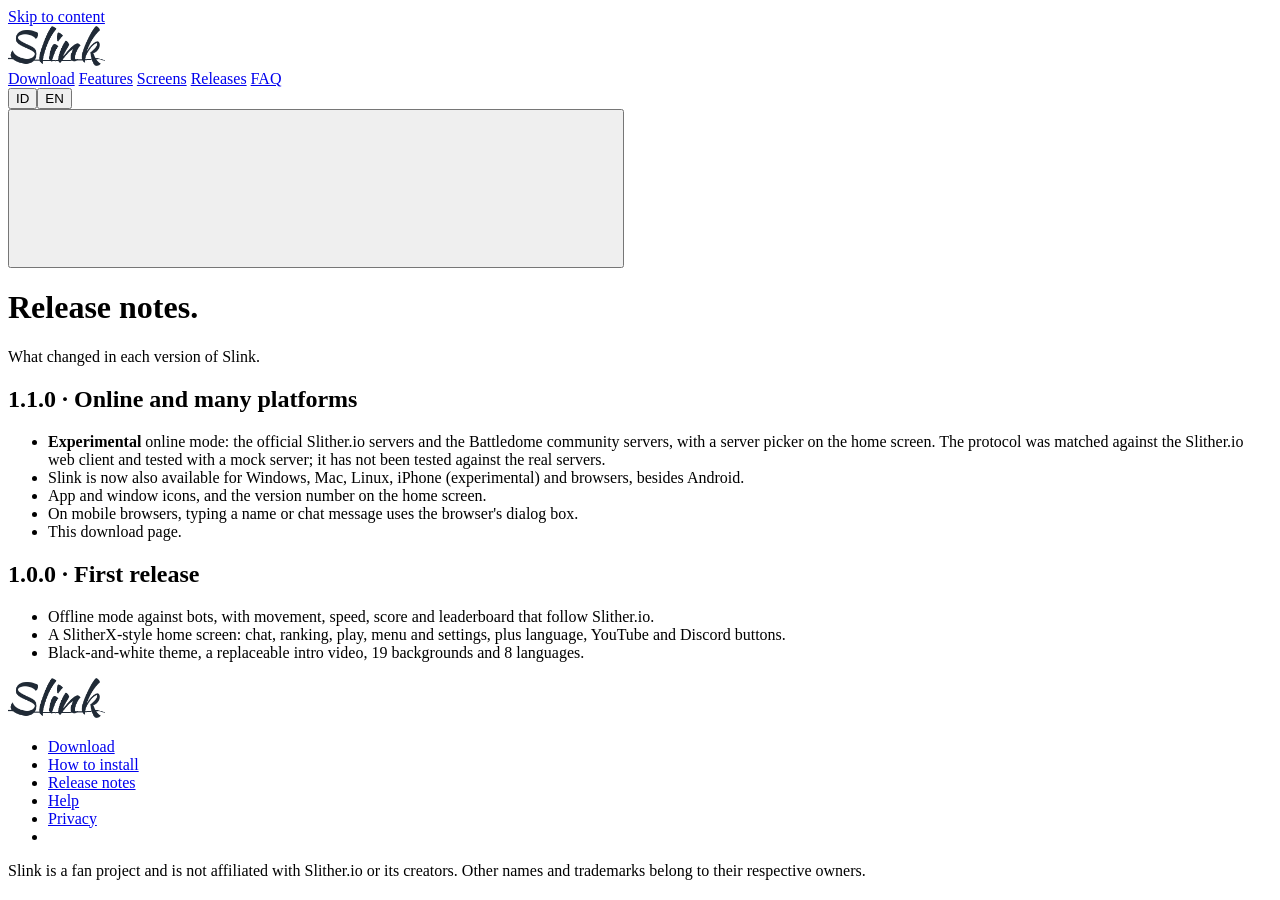
==== changelog.html @ 4aaa4b95 "Publish Slink polished site assets (9/10)" ====
<!doctype html>
<html lang="id">
<head>
<meta charset="utf-8">
<meta name="viewport" content="width=device-width, initial-scale=1, viewport-fit=cover">
<title data-i18n="meta.t.changelog">Catatan versi Slink</title>
<meta name="description" content="Daftar perubahan di setiap versi Slink." data-i18n-attr="content:meta.d.changelog">
<meta name="theme-color" content="#f9fafb">
<meta name="color-scheme" content="light">
<meta property="og:type" content="website">
<meta property="og:site_name" content="Slink">
<meta property="og:title" content="Catatan versi Slink" data-i18n-attr="content:meta.t.changelog">
<meta property="og:description" content="Daftar perubahan di setiap versi Slink." data-i18n-attr="content:meta.d.changelog">
<meta property="og:image" content="__SITE_URL__/assets/og.jpg">
<meta property="og:url" content="__SITE_URL__/changelog.html">
<meta name="twitter:card" content="summary_large_image">
<link rel="icon" type="image/png" sizes="32x32" href="assets/favicon-32.png">
<link rel="apple-touch-icon" href="assets/apple-touch-icon.png">
<link rel="preload" href="assets/fonts/Inter-Regular.woff" as="font" type="font/woff" crossorigin>
<link rel="stylesheet" href="style.css">
</head>
<body>
<svg width="0" height="0" style="position:absolute" aria-hidden="true" focusable="false"><defs>
<symbol id="i-menu" viewBox="0 0 24 24"><line x1="4" x2="20" y1="12" y2="12"/><line x1="4" x2="20" y1="6" y2="6"/><line x1="4" x2="20" y1="18" y2="18"/></symbol>
<symbol id="i-x" viewBox="0 0 24 24"><path d="M18 6 6 18"/><path d="m6 6 12 12"/></symbol>
<symbol id="i-download" viewBox="0 0 24 24"><path d="M21 15v4a2 2 0 0 1-2 2H5a2 2 0 0 1-2-2v-4"/><polyline points="7 10 12 15 17 10"/><line x1="12" x2="12" y1="15" y2="3"/></symbol>
<symbol id="i-play" viewBox="0 0 24 24"><polygon points="6 3 20 12 6 21 6 3"/></symbol>
<symbol id="i-chev" viewBox="0 0 24 24"><path d="m9 18 6-6-6-6"/></symbol>
<symbol id="i-globe" viewBox="0 0 24 24"><circle cx="12" cy="12" r="10"/><path d="M12 2a14.5 14.5 0 0 0 0 20 14.5 14.5 0 0 0 0-20"/><path d="M2 12h20"/></symbol>
<symbol id="i-phone" viewBox="0 0 24 24"><rect width="14" height="20" x="5" y="2" rx="2" ry="2"/><path d="M12 18h.01"/></symbol>
<symbol id="i-android" viewBox="0 0 24 24"><path d="M4 15.5a8 8 0 0 1 16 0Z"/><path d="m7.5 3.4 2 4.4"/><path d="m16.5 3.4-2 4.4"/><path d="M9 12h.01"/><path d="M15 12h.01"/><path d="M4 19.5h16"/></symbol>
<symbol id="i-windows" viewBox="0 0 24 24"><path d="M3 5.4 10.5 4.3v7.2H3zM11.5 4.15 21 2.8v8.7h-9.5zM3 12.5h7.5v7.2L3 18.6zM11.5 12.5H21v8.7l-9.5-1.35z"/></symbol>
<symbol id="i-mac" viewBox="0 0 24 24"><path d="M20 16V7a2 2 0 0 0-2-2H6a2 2 0 0 0-2 2v9m16 0H4m16 0 1.28 2.55a1 1 0 0 1-.9 1.45H3.62a1 1 0 0 1-.9-1.45L4 16"/></symbol>
<symbol id="i-linux" viewBox="0 0 24 24"><polyline points="4 17 10 11 4 5"/><line x1="12" x2="20" y1="19" y2="19"/></symbol>
<symbol id="i-copy" viewBox="0 0 24 24"><rect width="14" height="14" x="8" y="8" rx="2" ry="2"/><path d="M4 16c-1.1 0-2-.9-2-2V4c0-1.1.9-2 2-2h10c1.1 0 2 .9 2 2"/></symbol>
<symbol id="i-check" viewBox="0 0 24 24"><path d="M20 6 9 17l-5-5"/></symbol>
</defs></svg>
<a class="skip" href="#main" data-i18n="skip">Lewati ke isi</a>
<header class="topnav solid">
  <div class="topnav-in">
    <a class="brand" href="index.html" aria-label="Slink"><img src="assets/logo-dark.png" alt="Slink" width="97" height="40"></a>
    <nav class="menu" aria-label="Menu utama" data-i18n-attr="aria-label:nav.label">
      <a href="index.html#unduh" data-i18n="nav.download">Unduh</a>
      <a href="index.html#fitur" data-i18n="nav.features">Fitur</a>
      <a href="index.html#layar" data-i18n="nav.screens">Tampilan</a>
      <a href="changelog.html" aria-current="page" data-i18n="nav.releases">Versi</a>
      <a href="help.html" data-i18n="nav.faq">FAQ</a>
    </nav>
    <div class="lang" role="group" aria-label="Bahasa" data-i18n-attr="aria-label:lang.label"><button type="button" data-lang="id" aria-pressed="true">ID</button><button type="button" data-lang="en" aria-pressed="false">EN</button></div>
    <button class="burger" type="button" aria-expanded="false" aria-controls="mobile-menu" aria-label="Buka menu" data-i18n-attr="aria-label:menu.open.a">
      <svg class="ico open" aria-hidden="true"><use href="#i-menu"/></svg><svg class="ico close" aria-hidden="true"><use href="#i-x"/></svg>
    </button>
  </div>
  <div class="mobile-menu" id="mobile-menu" hidden>
    <a href="index.html#unduh" data-i18n="nav.download">Unduh</a>
      <a href="index.html#fitur" data-i18n="nav.features">Fitur</a>
      <a href="index.html#layar" data-i18n="nav.screens">Tampilan</a>
      <a href="changelog.html" aria-current="page" data-i18n="nav.releases">Versi</a>
      <a href="help.html" data-i18n="nav.faq">FAQ</a>
    <div class="mm-foot"><span data-i18n="lang.label.t">Bahasa</span><div class="lang" role="group" aria-label="Bahasa" data-i18n-attr="aria-label:lang.label"><button type="button" data-lang="id" aria-pressed="true">ID</button><button type="button" data-lang="en" aria-pressed="false">EN</button></div></div>
  </div>
</header>
<main id="main" class="wrap">
  <div class="page-head">
    <h1 data-i18n="cl.h1"><span class="dim">Catatan</span> versi.</h1>
    <p class="lead" data-i18n="cl.lead">Apa yang berubah di setiap versi Slink.</p>
  </div>
  <section class="release" id="latest" hidden>
      <h2 data-r-title></h2>
      <p class="when" data-r-when></p>
      <pre data-r-body></pre>
      <div class="acts"><a class="btn btn-line" data-r-link href="#" target="_blank" rel="noopener"><span data-i18n="rel.view.t">Lihat di GitHub</span></a></div>
    </section>
  <div class="prose">
      <h2>1.1.0 · <span data-i18n="cl110.t">Online dan banyak platform</span></h2>
      <ul><li><span data-i18n="cl110.1">Mode online <strong>eksperimental</strong>: server resmi Slither.io dan server komunitas Battledome, dengan pemilih server di beranda. Protokolnya dicocokkan dengan klien web Slither.io dan diuji dengan server tiruan; belum diuji di server aslinya.</span></li><li><span data-i18n="cl110.2">Slink sekarang juga ada untuk Windows, Mac, Linux, iPhone (eksperimental), dan browser, selain Android.</span></li><li><span data-i18n="cl110.3">Ikon aplikasi dan jendela, serta nomor versi di beranda.</span></li><li><span data-i18n="cl110.4">Di browser ponsel, mengetik nama dan chat memakai kotak dialog browser.</span></li><li><span data-i18n="cl110.5">Halaman unduhan ini.</span></li></ul>
      <h2>1.0.0 · <span data-i18n="cl100.t">Rilis pertama</span></h2>
      <ul><li><span data-i18n="cl100.1">Mode offline melawan bot dengan gerak, kecepatan, skor, dan papan peringkat yang mengikuti Slither.io.</span></li><li><span data-i18n="cl100.2">Beranda ala SlitherX: chat, peringkat, main, menu, setelan, serta pengaturan bahasa, YouTube, dan Discord.</span></li><li><span data-i18n="cl100.3">Tema hitam-putih, video pembuka yang bisa diganti, 19 latar belakang, dan 8 bahasa.</span></li></ul>
  </div>
</main>
<footer class="foot">
  <div class="wrap">
    <div class="foot-top">
      <a class="brand" href="index.html" aria-label="Slink"><img src="assets/logo-dark.png" alt="Slink" width="97" height="40"></a>
      <nav aria-label="Tautan" data-i18n-attr="aria-label:foot.nav">
        <ul>
          <li><a href="index.html#unduh" data-i18n="nav.download">Unduh</a></li>
          <li><a href="install.html" data-i18n="nav.install">Cara pasang</a></li>
          <li><a href="changelog.html" data-i18n="nav.changelog">Catatan versi</a></li>
          <li><a href="help.html" data-i18n="nav.help">Bantuan</a></li>
          <li><a href="privacy.html" data-i18n="nav.privacy">Privasi</a></li>
          <li><a data-gh href="#" hidden>GitHub</a></li>
        </ul>
      </nav>
    </div>
    <p class="legal" data-i18n="foot.legal">Slink adalah proyek penggemar dan tidak berafiliasi dengan Slither.io atau pembuatnya. Nama dan merek dagang lain milik pemiliknya masing-masing.</p>
  </div>
</footer>
<script src="config.js"></script>
<script src="i18n-en.js"></script>
<script src="app.js"></script>
</body>
</html>
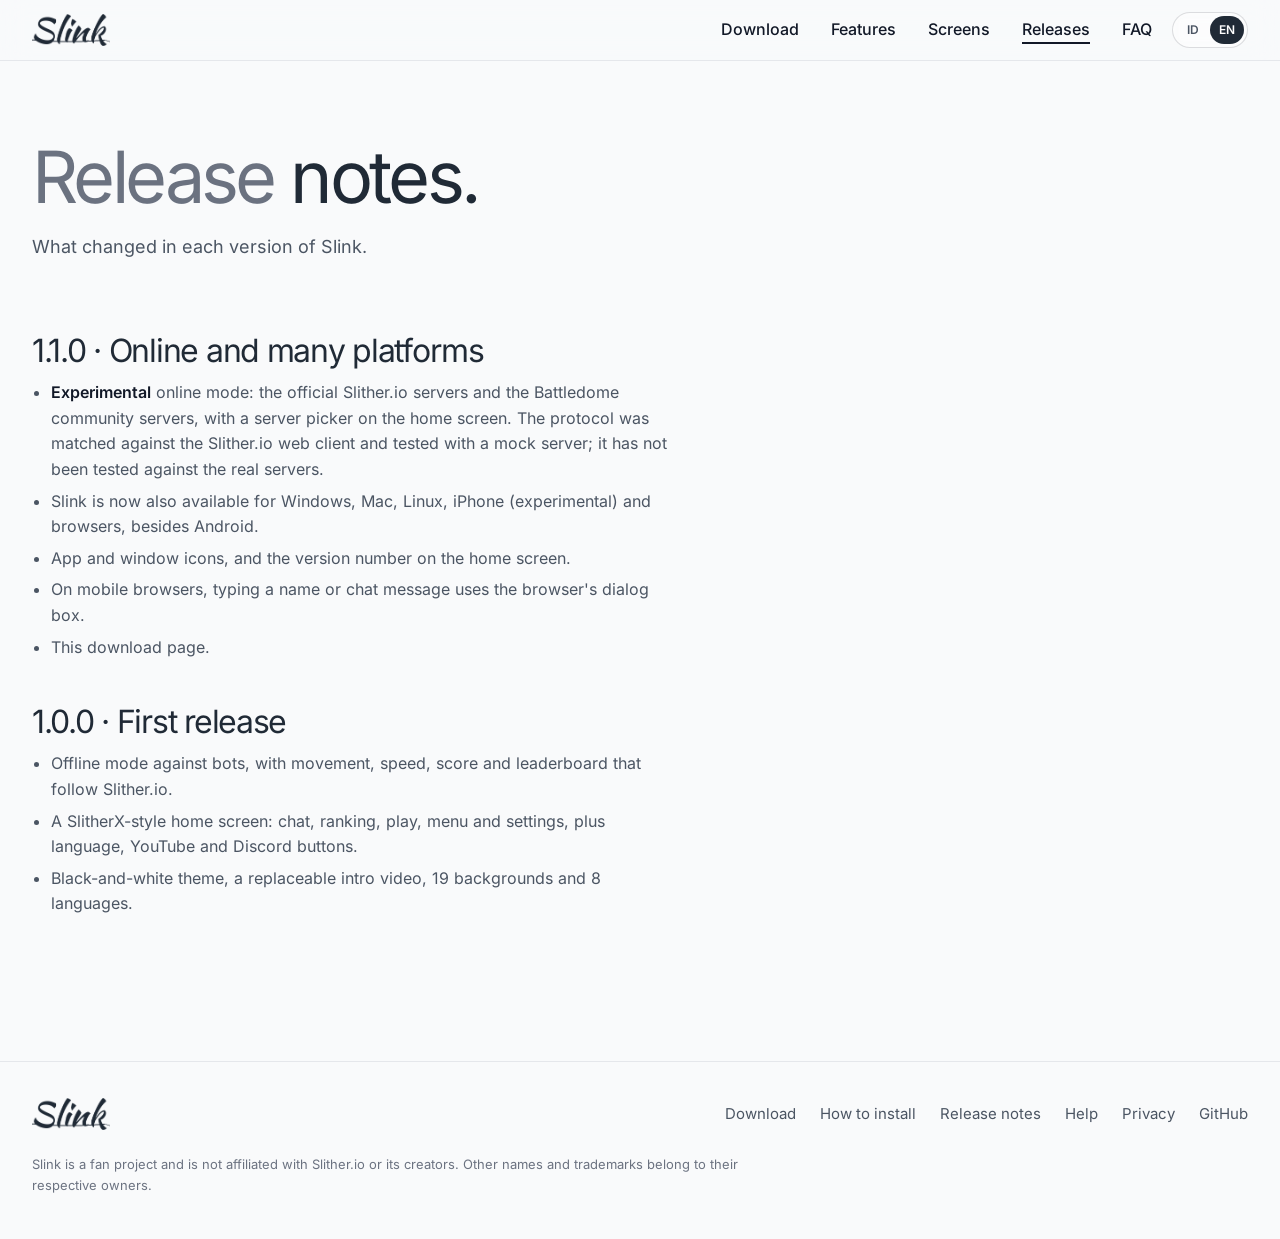
==== commit 8c5511f2: "Improve Slink website search discoverability" ====
--- a/changelog.html
+++ b/changelog.html
@@ -11,9 +11,15 @@
 <meta property="og:site_name" content="Slink">
 <meta property="og:title" content="Catatan versi Slink" data-i18n-attr="content:meta.t.changelog">
 <meta property="og:description" content="Daftar perubahan di setiap versi Slink." data-i18n-attr="content:meta.d.changelog">
-<meta property="og:image" content="__SITE_URL__/assets/og.jpg">
-<meta property="og:url" content="__SITE_URL__/changelog.html">
+<meta property="og:image" content="https://slinkapp.web.app/assets/og.jpg">
+<meta property="og:url" content="https://slinkapp.web.app/changelog.html">
 <meta name="twitter:card" content="summary_large_image">
+<meta name="twitter:title" content="Catatan versi Slink" data-i18n-attr="content:meta.t.changelog">
+<meta name="twitter:description" content="Daftar perubahan di setiap versi Slink." data-i18n-attr="content:meta.d.changelog">
+<meta name="twitter:image" content="https://slinkapp.web.app/assets/og.jpg">
+
+<link rel="canonical" href="https://slinkapp.web.app/changelog.html">
+<meta name="robots" content="index,follow,max-image-preview:large">
 <link rel="icon" type="image/png" sizes="32x32" href="assets/favicon-32.png">
 <link rel="apple-touch-icon" href="assets/apple-touch-icon.png">
 <link rel="preload" href="assets/fonts/Inter-Regular.woff" as="font" type="font/woff" crossorigin>
--- a/style.css
+++ b/style.css
@@ -0,0 +1,322 @@
+/* Situs unduhan Slink. Terang dan bersih; ukuran mengikuti skala Tailwind (px-8 = 2rem, text-6xl = 3.75rem, dst.).
+   Warna cerah hanya muncul pada ular di video latar, pada panel gelap bergaya game (arena, papan peringkat,
+   tangkapan layar), dan pada nama di papan peringkat. */
+
+@font-face { font-family: "Inter"; font-weight: 400; font-style: normal; font-display: swap; src: url("assets/fonts/Inter-Regular.woff") format("woff"); }
+@font-face { font-family: "Inter"; font-weight: 500; font-style: normal; font-display: swap; src: url("assets/fonts/Inter-Medium.woff") format("woff"); }
+@font-face { font-family: "Inter"; font-weight: 600; font-style: normal; font-display: swap; src: url("assets/fonts/Inter-SemiBold.woff") format("woff"); }
+
+:root {
+  color-scheme: light;
+  --bg: #f9fafb;          /* gray-50 */
+  --white: #fff;
+  --ink: #111827;         /* gray-900 */
+  --brand: #202a36;
+  --brand-hover: #1a2229;
+  --g100: #f3f4f6;
+  --g200: #e5e7eb;
+  --g300: #d1d5db;
+  --g400: #9ca3af;
+  --g500: #6b7280;
+  --g600: #4b5563;
+  --g700: #374151;
+  --g800: #1f2937;
+  --line: #e5e7eb;
+  --shadow-sm: 0 1px 2px rgb(16 24 40 / .05);
+  --shadow-lg: 0 10px 15px -3px rgb(0 0 0 / .1), 0 4px 6px -4px rgb(0 0 0 / .1);
+  --ease: cubic-bezier(.4, 0, .2, 1);
+
+  /* warna nama di papan peringkat: dari palet 42 warna game */
+  --c1: #ffe040; --c2: #80ff80; --c3: #90b0ff; --c4: #ff9090; --c5: #c080ff;
+  --c6: #ffa060; --c7: #60e8c8; --c8: #f0f070; --c9: #a0d0ff; --c10: #ff90e0;
+
+  --font: "Inter", system-ui, -apple-system, "Segoe UI", Roboto, "Helvetica Neue", Arial, sans-serif;
+  --mono: ui-monospace, SFMono-Regular, Menlo, Consolas, "Liberation Mono", monospace;
+  --gutter: clamp(1.25rem, 5vw, 2rem);
+  --measure: 40rem;
+}
+
+*, *::before, *::after { box-sizing: border-box; }
+html { background: var(--bg); -webkit-text-size-adjust: 100%; text-size-adjust: 100%; scroll-behavior: smooth; }
+body { margin: 0; min-height: 100vh; background: var(--bg); color: var(--ink); font: 400 1rem/1.6 var(--font); font-feature-settings: "kern", "liga", "calt"; -webkit-font-smoothing: antialiased; text-rendering: optimizeLegibility; }
+img, svg, video { max-width: 100%; }
+a { color: inherit; text-underline-offset: .2em; }
+p { margin: 0; }
+h1, h2, h3 { margin: 0; font-weight: 600; }
+button { font: inherit; color: inherit; }
+::selection { background: var(--brand); color: #fff; }
+:focus-visible { outline: 2px solid var(--brand); outline-offset: 3px; border-radius: 6px; }
+[hidden] { display: none !important; }
+
+.sr-only { position: absolute; width: 1px; height: 1px; margin: -1px; padding: 0; overflow: hidden; clip: rect(0 0 0 0); white-space: nowrap; border: 0; }
+.skip { position: absolute; left: .75rem; top: -4rem; z-index: 100; padding: .625rem 1rem; border-radius: 999px; background: var(--brand); color: #fff; font-weight: 500; text-decoration: none; }
+.skip:focus { top: .75rem; }
+
+.wrap { width: min(100% - 2 * var(--gutter), 76rem); margin-inline: auto; }
+.ico { width: 1.25em; height: 1.25em; flex: none; fill: none; stroke: currentColor; stroke-width: 1.75; stroke-linecap: round; stroke-linejoin: round; }
+.ico.fill { fill: currentColor; stroke: none; }
+
+/* ------------------------------------------------------------------ tombol (ukuran persis contoh: px-4 py-2, rounded-full) */
+.btn { display: inline-flex; align-items: center; justify-content: center; gap: .5rem; padding: .5rem 1rem; border: 0; border-radius: 999px; font: 500 1rem/1.5rem var(--font); text-decoration: none; white-space: nowrap; cursor: pointer; transition: color .15s var(--ease), background-color .15s var(--ease), box-shadow .15s var(--ease); }
+.btn .ico { width: 1.125rem; height: 1.125rem; }
+.btn-solid { background: var(--brand); color: #fff; }
+.btn-solid:hover { background: var(--brand-hover); }
+.btn-line { background: var(--g300); color: var(--g800); }
+.btn-line:hover { background: var(--g400); }
+.btn[aria-disabled="true"] { background: var(--g200); color: var(--g500); pointer-events: none; }
+
+/* ------------------------------------------------------------------ menu atas */
+.topnav { position: relative; z-index: 40; }
+.topnav-in { display: flex; align-items: center; gap: 1.25rem; max-width: 80rem; margin-inline: auto; padding: 1.5rem var(--gutter); }
+.brand { display: block; flex: none; line-height: 0; border-radius: .5rem; }
+.brand img { display: block; width: auto; height: 2.5rem; }
+.menu { display: none; gap: 2rem; margin-left: auto; }
+.menu a { color: var(--ink); font-weight: 500; text-decoration: none; transition: color .15s var(--ease); }
+.menu a:hover { color: var(--g700); }
+.menu a[aria-current="page"] { text-decoration: underline; text-decoration-thickness: 2px; text-underline-offset: .45em; }
+.lang { display: none; padding: .1875rem; border: 1px solid rgb(17 24 39 / .14); border-radius: 999px; background: rgb(255 255 255 / .55); -webkit-backdrop-filter: blur(6px); backdrop-filter: blur(6px); }
+.lang button { min-width: 2.125rem; height: 1.75rem; padding: 0 .5rem; border: 0; border-radius: 999px; background: transparent; color: var(--g600); font-size: .75rem; font-weight: 600; cursor: pointer; transition: color .15s var(--ease), background-color .15s var(--ease); }
+.lang button[aria-pressed="true"] { background: var(--brand); color: #fff; }
+.lang button:not([aria-pressed="true"]):hover { color: var(--ink); }
+.burger { display: grid; place-items: center; width: 2.5rem; height: 2.5rem; margin-left: auto; border: 0; border-radius: 999px; background: transparent; color: var(--ink); cursor: pointer; transition: background-color .15s var(--ease); }
+.burger:hover { background: rgb(17 24 39 / .06); }
+.burger .ico { width: 1.5rem; height: 1.5rem; }
+.burger .close, .burger[aria-expanded="true"] .open { display: none; }
+.burger[aria-expanded="true"] .close { display: block; }
+.mobile-menu { position: absolute; left: var(--gutter); right: var(--gutter); top: calc(100% - .5rem); padding: 1rem; border-radius: 1rem; background: rgb(255 255 255 / .95); -webkit-backdrop-filter: blur(8px); backdrop-filter: blur(8px); box-shadow: var(--shadow-lg); }
+.mobile-menu a { display: block; padding: .5rem 0; color: var(--ink); font-weight: 500; text-decoration: none; transition: color .15s var(--ease); }
+.mobile-menu a:hover { color: var(--g700); }
+.mobile-menu .mm-foot { display: flex; align-items: center; justify-content: space-between; margin-top: .5rem; padding-top: .75rem; border-top: 1px solid var(--g200); color: var(--g500); font-size: .875rem; }
+.mobile-menu .lang { display: inline-flex; background: transparent; }
+@media (min-width: 768px) {
+  .menu, .lang { display: flex; }
+  .lang { display: inline-flex; }
+  .burger, .mobile-menu { display: none !important; }
+}
+/* halaman selain beranda: menu menempel di atas */
+.topnav.solid { position: sticky; top: 0; background: rgb(249 250 251 / .86); border-bottom: 1px solid var(--line); -webkit-backdrop-filter: saturate(1.5) blur(14px); backdrop-filter: saturate(1.5) blur(14px); }
+.topnav.solid .topnav-in { padding-block: .75rem; }
+.topnav.solid .brand img { height: 2rem; }
+.topnav.solid .mobile-menu { top: calc(100% + .25rem); }
+
+/* ------------------------------------------------------------------ hero beranda: layar penuh, video ular di belakang */
+/* --hero-y: bagian video yang tetap terlihat saat layar lebih pendek dari rasio 16:9 (0% = potong dari bawah, 50% = potong rata atas-bawah).
+   Ular besar lewat di bagian bawah bingkai, jadi di laptop pendek bagian bawah yang dipotong dan teks tetap lapang. Poster memakai posisi yang sama. */
+.hero { --hero-y: 10%; position: relative; height: 100vh; height: 100svh; min-height: 34rem; overflow: hidden; background: #f1f3f6 url("assets/hero.webp") 50% var(--hero-y) / cover no-repeat; }
+@media (max-aspect-ratio: 1/1) { .hero { --hero-y: 50%; background-image: url("assets/hero-p.webp"); } }
+.hero-video { position: absolute; inset: 0; width: 100%; height: 100%; object-fit: cover; object-position: 50% var(--hero-y); opacity: 0; transition: opacity .8s var(--ease); }
+.hero-video.on { opacity: 1; }
+.hero::after { content: ""; position: absolute; inset: auto 0 0; height: 5rem; background: linear-gradient(to bottom, rgb(249 250 251 / 0), var(--bg)); pointer-events: none; }
+.hero-in { position: relative; z-index: 2; display: flex; flex-direction: column; height: 100%; }
+.hero-main { display: flex; flex: 1; align-items: center; justify-content: center; padding-inline: var(--gutter); }
+/* setara -mt-80 pada layar tinggi; pada layar pendek dikecilkan supaya judul tidak menabrak menu */
+.hero-copy { margin-top: calc(-1 * clamp(0px, 100vh - 32.25rem, 20rem)); margin-top: calc(-1 * clamp(0px, 100svh - 32.25rem, 20rem)); text-align: center; }
+.hero-label { margin-bottom: 1rem; color: var(--g600); font-size: .875rem; line-height: 1.25rem; font-weight: 600; letter-spacing: .05em; text-transform: uppercase; }
+.hero h1 { font-size: clamp(2.5rem, 13vw, 3.75rem); font-weight: 400; line-height: 1; letter-spacing: -.05em; }
+.hero h1 span { display: block; }
+.hero h1 .l1 { color: var(--g500); }
+.hero h1 .l2 { margin-top: -12px; color: var(--brand); }
+@media (min-width: 768px) { .hero h1 { font-size: 4.5rem; } }
+@media (min-width: 1024px) { .hero h1 { font-size: 6rem; } }
+.hero-copy { position: relative; }
+.hero-copy::before { content: ""; position: absolute; z-index: -1; inset: -1.5rem -2.5rem -1rem; pointer-events: none;
+  background: radial-gradient(ellipse closest-side, rgb(249 250 251 / .8), rgb(249 250 251 / .55) 55%, rgb(249 250 251 / 0)); }   /* kabut tipis di belakang teks */
+.hero-label, .hero-sub, .hero-note { text-shadow: 0 0 .75rem rgb(249 250 251 / .95), 0 0 .3rem rgb(249 250 251 / .85); }   /* tetap terbaca bila ular lewat di belakang teks */
+.hero-sub { max-width: 42rem; margin: 1.5rem auto 1.5rem; color: var(--g600); font-size: 1.125rem; line-height: 1.75rem; text-wrap: balance; }
+@media (min-width: 768px) { .hero-sub { font-size: 1.25rem; } }
+.hero-cta { display: flex; flex-wrap: wrap-reverse; align-items: center; justify-content: center; gap: 1rem; }
+.hero-note { margin-top: 1rem; color: var(--g500); font-size: .875rem; line-height: 1.25rem; }
+.hero-note a { color: var(--g700); }
+
+@keyframes rise { from { opacity: 0; transform: translateY(14px); } to { opacity: 1; transform: none; } }
+.hero-copy > :not(h1), .hero h1 span { animation: rise .8s var(--ease) both; animation-delay: calc(var(--i, 0) * 90ms + 120ms); }
+
+/* ------------------------------------------------------------------ bagian-bagian halaman */
+.sec { padding-block: clamp(3.5rem, 8vw, 6.5rem) 0; }
+.eyebrow { margin-bottom: 1rem; color: var(--g600); font-size: .875rem; line-height: 1.25rem; font-weight: 600; letter-spacing: .05em; text-transform: uppercase; }
+.title { font-size: clamp(2.25rem, 6.2vw, 3.75rem); font-weight: 400; line-height: 1.02; letter-spacing: -.05em; color: var(--brand); text-wrap: balance; }
+.title .dim { color: var(--g500); }
+.lead { max-width: 36rem; margin-top: 1.25rem; color: var(--g600); font-size: 1.125rem; line-height: 1.75rem; }
+
+.group { margin-top: 2.75rem; }
+.group > h3 { margin-bottom: .875rem; color: var(--g500); font-size: .875rem; line-height: 1.25rem; font-weight: 600; letter-spacing: .05em; text-transform: uppercase; }
+
+/* ------------------------------------------------------------------ kartu unduhan */
+.grid { display: grid; gap: 1rem; grid-template-columns: repeat(auto-fit, minmax(min(100%, 18.5rem), 1fr)); }
+.card { position: relative; display: flex; flex-direction: column; min-height: 15.5rem; padding: 1.5rem; border: 1px solid var(--line); border-radius: 1.5rem; background: var(--white); box-shadow: var(--shadow-sm); scroll-margin-top: 6rem; transition: box-shadow .2s var(--ease), border-color .2s var(--ease), transform .2s var(--ease); }
+.card:hover { box-shadow: var(--shadow-lg); }
+.card .ico-lg { width: 2rem; height: 2rem; margin-bottom: 1.25rem; color: var(--brand); }
+.card h3 { font-size: clamp(1.25rem, 2.6vw, 1.5rem); line-height: 1.2; letter-spacing: -.02em; color: var(--ink); }
+.card .meta { margin-top: .5rem; color: var(--g500); font-size: .8125rem; line-height: 1.4; font-variant-numeric: tabular-nums; }
+.card .req { margin-top: .5rem; color: var(--g600); font-size: .875rem; line-height: 1.45; }
+.card .acts { display: flex; flex-wrap: wrap; gap: .5rem; margin-top: auto; padding-top: 1.25rem; }
+.tags { position: absolute; top: 1.25rem; right: 1.25rem; display: flex; gap: .375rem; }
+.tag { padding: .125rem .625rem; border-radius: 999px; background: var(--brand); color: #fff; font-size: .75rem; font-weight: 600; line-height: 1.4; }
+.tag.dim { background: var(--g100); color: var(--g600); }
+.card .here { display: none; align-items: center; gap: .375rem; align-self: flex-start; margin-top: .75rem; padding: .125rem .625rem .125rem .5rem; border-radius: 999px; background: var(--g100); color: var(--brand); font-size: .75rem; font-weight: 600; line-height: 1.4; }
+.card .here::before { content: ""; width: .4375rem; height: .4375rem; border-radius: 50%; background: #16a34a; box-shadow: 0 0 0 3px rgb(22 163 74 / .18); }
+.card[data-here] { border-color: var(--brand); box-shadow: 0 0 0 1px var(--brand), var(--shadow-lg); }
+.card[data-here] .here { display: inline-flex; }
+
+.soon-note, .when-soon, .soon-tag { display: none; }
+[data-state="soon"] .when-ready, [data-state="soon"] .meta { display: none; }
+[data-state="soon"] .when-soon { display: inline; }
+[data-state="soon"] .soon-tag { display: inline-block; }
+[data-state="soon"] .soon-note { display: block; margin-top: .5rem; color: var(--g600); font-size: .875rem; line-height: 1.45; }
+[data-state="soon"] .ico-lg, [data-state="soon"] h3 { color: var(--g500); }
+[data-state="soon"] .here { display: none !important; }
+[data-state="soon"][data-here] { border-color: var(--line); box-shadow: var(--shadow-sm); }
+[data-state="soon"] .btn-solid { background: var(--g200); color: var(--g500); pointer-events: none; }
+[data-state="loading"] .btn-solid { opacity: .55; pointer-events: none; }
+[data-state="loading"] .meta { visibility: hidden; }
+
+.card.wide { flex-direction: row; align-items: center; gap: 1.5rem; min-height: 0; padding: 1.5rem; }
+.card.wide .ico-lg { margin: 0; }
+.card.wide .body { flex: 1; min-width: 0; }
+.card.wide .body h3 { display: flex; flex-wrap: wrap; align-items: center; gap: .625rem; }
+.card.wide .tags { position: static; }
+.card.wide .acts { margin: 0; padding: 0; justify-content: flex-end; }
+@media (max-width: 640px) {
+  .card.wide { flex-direction: column; align-items: flex-start; gap: 1rem; }
+  .card.wide .acts { justify-content: flex-start; }
+}
+
+/* ------------------------------------------------------------------ fitur: judul, arena, papan peringkat */
+.feature { display: grid; gap: clamp(2rem, 5vw, 3.5rem); }
+@media (min-width: 900px) { .feature { grid-template-columns: minmax(0, 1.15fr) minmax(19rem, .85fr); align-items: start; } }
+
+.points { display: grid; gap: 1.25rem 1.75rem; margin: 2rem 0 0; padding: 0; list-style: none; }
+@media (min-width: 560px) { .points { grid-template-columns: repeat(2, minmax(0, 1fr)); } }
+.points h3 { font-size: 1rem; line-height: 1.4; color: var(--ink); }
+.points p { margin-top: .25rem; color: var(--g600); font-size: .9375rem; line-height: 1.55; }
+
+.arena { position: relative; margin-top: 2.25rem; height: clamp(15.5rem, 40vw, 22.5rem); overflow: hidden; border-radius: 1.5rem; background: #05070f; box-shadow: 0 24px 48px -24px rgb(16 24 40 / .5); touch-action: pan-y; -webkit-tap-highlight-color: transparent; user-select: none; -webkit-user-select: none; cursor: crosshair; }
+.arena canvas { position: absolute; inset: 0; display: block; width: 100%; height: 100%; }
+.arena .hud { position: absolute; inset: auto .875rem .6875rem; display: flex; justify-content: space-between; gap: .75rem; color: rgb(255 255 255 / .8); font-size: .8125rem; line-height: 1.3; pointer-events: none; text-shadow: 0 1px 6px #000; }
+.arena .hud b { color: #fff; font-weight: 600; font-variant-numeric: tabular-nums; }
+.arena-note { max-width: 36rem; margin-top: .75rem; color: var(--g500); font-size: .8125rem; }
+
+.board { padding: 1.25rem 1rem .75rem; border-radius: 1.5rem; background: #0b0f14; color: #fff; box-shadow: 0 24px 48px -24px rgb(16 24 40 / .5); }
+.board h2 { font-size: 1rem; line-height: 1.3; text-align: center; }
+.board .sub { margin: .25rem 0 .875rem; color: #8b95a5; font-size: .8125rem; text-align: center; }
+.board ol { display: grid; gap: 2px; margin: 0; padding: 0; list-style: none; }
+.board a { display: grid; grid-template-columns: 2.25rem minmax(0, 1fr) auto 1rem; align-items: center; gap: .375rem; padding: .625rem; border-radius: .75rem; color: inherit; font-size: .9375rem; font-weight: 600; text-decoration: none; transition: background-color .15s var(--ease); }
+.board a:hover { background: rgb(255 255 255 / .08); }
+.board .rk { color: #7b8596; font-size: .75rem; font-weight: 500; font-variant-numeric: tabular-nums; }
+.board .nm { min-width: 0; overflow: hidden; text-overflow: ellipsis; white-space: nowrap; }
+.board .val { color: #7b8596; font-size: .75rem; font-weight: 600; font-variant-numeric: tabular-nums; }
+.board .go { width: .875rem; height: .875rem; color: #7b8596; }
+.board li:nth-child(1) .nm { color: var(--c1); }
+.board li:nth-child(2) .nm { color: var(--c2); }
+.board li:nth-child(3) .nm { color: var(--c3); }
+.board li:nth-child(4) .nm { color: var(--c4); }
+.board li:nth-child(5) .nm { color: var(--c5); }
+.board li:nth-child(6) .nm { color: var(--c6); }
+.board li:nth-child(7) .nm { color: var(--c7); }
+.board li:nth-child(8) .nm { color: var(--c8); }
+.board li:nth-child(9) .nm { color: var(--c9); }
+.board li:nth-child(10) .nm { color: var(--c10); }
+.board li[data-state="soon"] a { pointer-events: none; }
+.board li[data-state="soon"] .nm { color: #6b7280; }
+.board li[data-state="soon"] .go { visibility: hidden; }
+.board .when-soon { display: none; }
+.board li[data-state="soon"] .when-ready { display: none; }
+.board li[data-state="soon"] .when-soon { display: inline; }
+
+/* ------------------------------------------------------------------ tangkapan layar */
+.shots ul { display: grid; gap: 1rem; margin: 2rem 0 0; padding: 0; list-style: none; grid-template-columns: repeat(3, minmax(0, 1fr)); }
+.shots figure { margin: 0; }
+.shots img { display: block; width: 100%; height: auto; aspect-ratio: 16 / 9; border-radius: 1rem; background: #05070f; box-shadow: 0 20px 40px -22px rgb(16 24 40 / .55); }
+.shots figcaption { margin-top: .75rem; color: var(--g600); font-size: .875rem; line-height: 1.5; }
+@media (max-width: 760px) {
+  .shots ul { grid-template-columns: none; grid-auto-flow: column; grid-auto-columns: 82%; margin-inline: calc(-1 * var(--gutter)); padding: 0 var(--gutter) .5rem; overflow-x: auto; scroll-snap-type: x mandatory; scrollbar-width: none; }
+  .shots ul::-webkit-scrollbar { display: none; }
+  .shots li { scroll-snap-align: center; }
+}
+
+/* ------------------------------------------------------------------ kepala halaman dalam (cara pasang, catatan versi, bantuan, privasi) */
+.page-head { padding: clamp(2.5rem, 7vw, 5rem) 0 clamp(1.25rem, 3vw, 2rem); }
+.page-head h1 { font-size: clamp(2.5rem, 8vw, 4.5rem); font-weight: 400; line-height: 1; letter-spacing: -.05em; color: var(--brand); }
+.page-head h1 .dim { color: var(--g500); }
+.page-head .lead { margin-top: 1.25rem; }
+
+/* cara pasang */
+.tabs { position: sticky; top: 3.5rem; z-index: 20; margin-inline: calc(-1 * var(--gutter)); padding: .625rem var(--gutter); background: rgb(249 250 251 / .9); border-bottom: 1px solid var(--line); -webkit-backdrop-filter: blur(12px); backdrop-filter: blur(12px); }
+.tabs ul { display: flex; gap: .5rem; margin: 0; padding: 0; list-style: none; overflow-x: auto; scrollbar-width: none; }
+.tabs ul::-webkit-scrollbar { display: none; }
+.tabs a { display: flex; align-items: center; gap: .5rem; height: 2.25rem; padding: 0 .875rem; border: 1px solid var(--g300); border-radius: 999px; background: var(--white); color: var(--g700); font-size: .875rem; font-weight: 500; text-decoration: none; white-space: nowrap; transition: background-color .15s var(--ease), color .15s var(--ease), border-color .15s var(--ease); }
+.tabs a:hover { background: var(--g100); }
+.tabs a[aria-current="true"] { border-color: var(--brand); background: var(--brand); color: #fff; }
+.tabs .ico { width: 1rem; height: 1rem; }
+
+.plat { padding-block: clamp(2.25rem, 5vw, 3.5rem); border-bottom: 1px solid var(--line); scroll-margin-top: 7.5rem; }
+.plat:last-of-type { border-bottom: 0; }
+.plat-head { display: flex; flex-wrap: wrap; align-items: center; gap: .875rem 1.125rem; }
+.plat-head > .ico { width: 2rem; height: 2rem; color: var(--brand); }
+.plat-head h2 { flex: none; font-size: clamp(1.75rem, 4.6vw, 2.5rem); font-weight: 400; line-height: 1.05; letter-spacing: -.04em; color: var(--brand); }
+.plat .lead { margin-top: .75rem; font-size: 1rem; line-height: 1.65; }
+.plat .meta { margin-top: .5rem; color: var(--g500); font-size: .8125rem; font-variant-numeric: tabular-nums; }
+.plat :not(pre) > code, .steps :not(pre) > code, .note :not(pre) > code, .prose :not(pre) > code, .faq :not(pre) > code { padding: .0625rem .375rem; border-radius: .375rem; background: var(--g100); color: var(--g800); font: .875em var(--mono); }
+.steps .code { margin-top: .625rem; }
+.steps { display: grid; grid-template-columns: minmax(0, 1fr); gap: 1.125rem; max-width: var(--measure); margin: 1.75rem 0 0; padding: 0; list-style: none; counter-reset: step; }
+.steps li { position: relative; padding-left: 2.875rem; counter-increment: step; color: var(--g600); }
+.steps li::before { content: counter(step); position: absolute; left: 0; top: -.0625rem; display: grid; place-items: center; width: 1.875rem; height: 1.875rem; border-radius: 50%; background: var(--brand); color: #fff; font-size: .8125rem; font-weight: 600; font-variant-numeric: tabular-nums; }
+.steps strong { color: var(--ink); font-weight: 600; }
+.steps small { display: block; margin-top: .25rem; color: var(--g500); font-size: .875rem; line-height: 1.5; }
+.note { max-width: var(--measure); margin-top: 1.5rem; padding: .875rem 1.125rem; border: 1px solid var(--line); border-radius: 1rem; background: var(--white); color: var(--g600); font-size: .9375rem; line-height: 1.6; }
+.note strong { color: var(--ink); font-weight: 600; }
+pre { max-width: var(--measure); margin: .75rem 0 0; padding: .875rem 1rem; overflow-x: auto; border-radius: .75rem; background: #0f141b; color: #e5e7eb; font: .8125rem/1.65 var(--mono); }
+/* blok kode dengan tombol salin: tombol diam di tempat, teks yang bergulir berhenti sebelum tombol */
+.code { position: relative; max-width: var(--measure); margin: .75rem 0 0; border-radius: .75rem; background: #0f141b; }
+.code pre { max-width: none; margin: 0 2.75rem 0 0; padding: .875rem 0 .875rem 1rem; border-radius: 0; background: none; }
+pre code { font: inherit; white-space: pre; }
+.copy { position: absolute; top: .5rem; right: .5rem; display: grid; place-items: center; width: 2.125rem; height: 2.125rem; border: 0; border-radius: .5rem; background: transparent; color: #9ca3af; cursor: pointer; transition: background-color .15s var(--ease), color .15s var(--ease); }
+.copy:hover { background: rgb(255 255 255 / .1); color: #fff; }
+.copy .ico { width: 1.0625rem; height: 1.0625rem; }
+.hash { max-width: var(--measure); margin-top: 1.25rem; color: var(--g500); font-size: .8125rem; overflow-wrap: anywhere; }
+.hash code { font: .75rem/1.5 var(--mono); color: var(--g700); }
+
+/* teks panjang */
+.prose { max-width: var(--measure); padding-bottom: 2rem; }
+.release + .prose { margin-top: 2.5rem; }
+.prose h2 { margin: 2.75rem 0 .75rem; font-size: clamp(1.5rem, 4vw, 2rem); font-weight: 400; line-height: 1.1; letter-spacing: -.04em; color: var(--brand); }
+.prose h2:first-child { margin-top: 0; }
+.prose h3 { margin: 1.5rem 0 .5rem; font-size: 1.0625rem; }
+.prose p + p, .prose p + ul, .prose ul + p { margin-top: .875rem; }
+.prose ul { margin: .75rem 0 0; padding-left: 1.2em; }
+.prose li { margin-top: .375rem; }
+.prose p, .prose li { color: var(--g600); }
+.prose strong { color: var(--ink); font-weight: 600; }
+.prose a { color: var(--ink); }
+
+.release { max-width: var(--measure); margin-top: .5rem; padding: 1.25rem 1.375rem; border: 1px solid var(--line); border-radius: 1.25rem; background: var(--white); box-shadow: var(--shadow-sm); }
+.release h2 { margin: 0; font-size: 1.0625rem; font-weight: 600; letter-spacing: 0; }
+.release .when { margin-top: .125rem; color: var(--g500); font-size: .8125rem; }
+.release pre { max-width: none; margin-top: .875rem; padding: .75rem .875rem; white-space: pre-wrap; border: 1px solid var(--line); background: var(--g100); color: var(--g700); font: .8125rem/1.6 var(--font); }
+.release .acts { display: flex; flex-wrap: wrap; gap: .5rem; margin-top: .875rem; }
+
+.faq { max-width: var(--measure); border-top: 1px solid var(--line); }
+.faq details { border-bottom: 1px solid var(--line); }
+.faq summary { position: relative; display: block; padding: 1.125rem 2.5rem 1.125rem 0; color: var(--ink); font-size: 1.0625rem; font-weight: 600; line-height: 1.4; list-style: none; cursor: pointer; }
+.faq summary::-webkit-details-marker { display: none; }
+.faq summary::after { content: ""; position: absolute; right: .375rem; top: 50%; width: .5625rem; height: .5625rem; margin-top: -.4375rem; border-right: 2px solid var(--g500); border-bottom: 2px solid var(--g500); transform: rotate(45deg); transition: transform .2s var(--ease); }
+.faq details[open] summary::after { transform: rotate(-135deg); margin-top: -.125rem; }
+.faq .ans { padding: 0 0 1.25rem; color: var(--g600); }
+.faq .ans p + p, .faq .ans p + pre, .faq .ans pre + p { margin-top: .75rem; }
+.faq .ans ul { margin: .625rem 0 0; padding-left: 1.2em; }
+.faq .ans li { margin-top: .25rem; }
+
+/* ------------------------------------------------------------------ kaki halaman */
+.foot { margin-top: clamp(4rem, 9vw, 7rem); padding: 2.25rem 0 2.75rem; border-top: 1px solid var(--line); }
+.foot .wrap { display: grid; gap: 1.5rem; }
+.foot-top { display: flex; flex-wrap: wrap; align-items: center; justify-content: space-between; gap: 1rem 1.75rem; }
+.foot .brand img { height: 2rem; }
+.foot nav ul { display: flex; flex-wrap: wrap; gap: .25rem 1.5rem; margin: 0; padding: 0; list-style: none; }
+.foot nav a { color: var(--g600); font-size: .9375rem; text-decoration: none; transition: color .15s var(--ease); }
+.foot nav a:hover { color: var(--ink); text-decoration: underline; }
+.foot .legal { max-width: 46rem; color: var(--g500); font-size: .8125rem; line-height: 1.6; }
+
+@media (prefers-reduced-motion: reduce) {
+  html { scroll-behavior: auto; }
+  *, *::before, *::after { animation: none !important; transition: none !important; }
+}
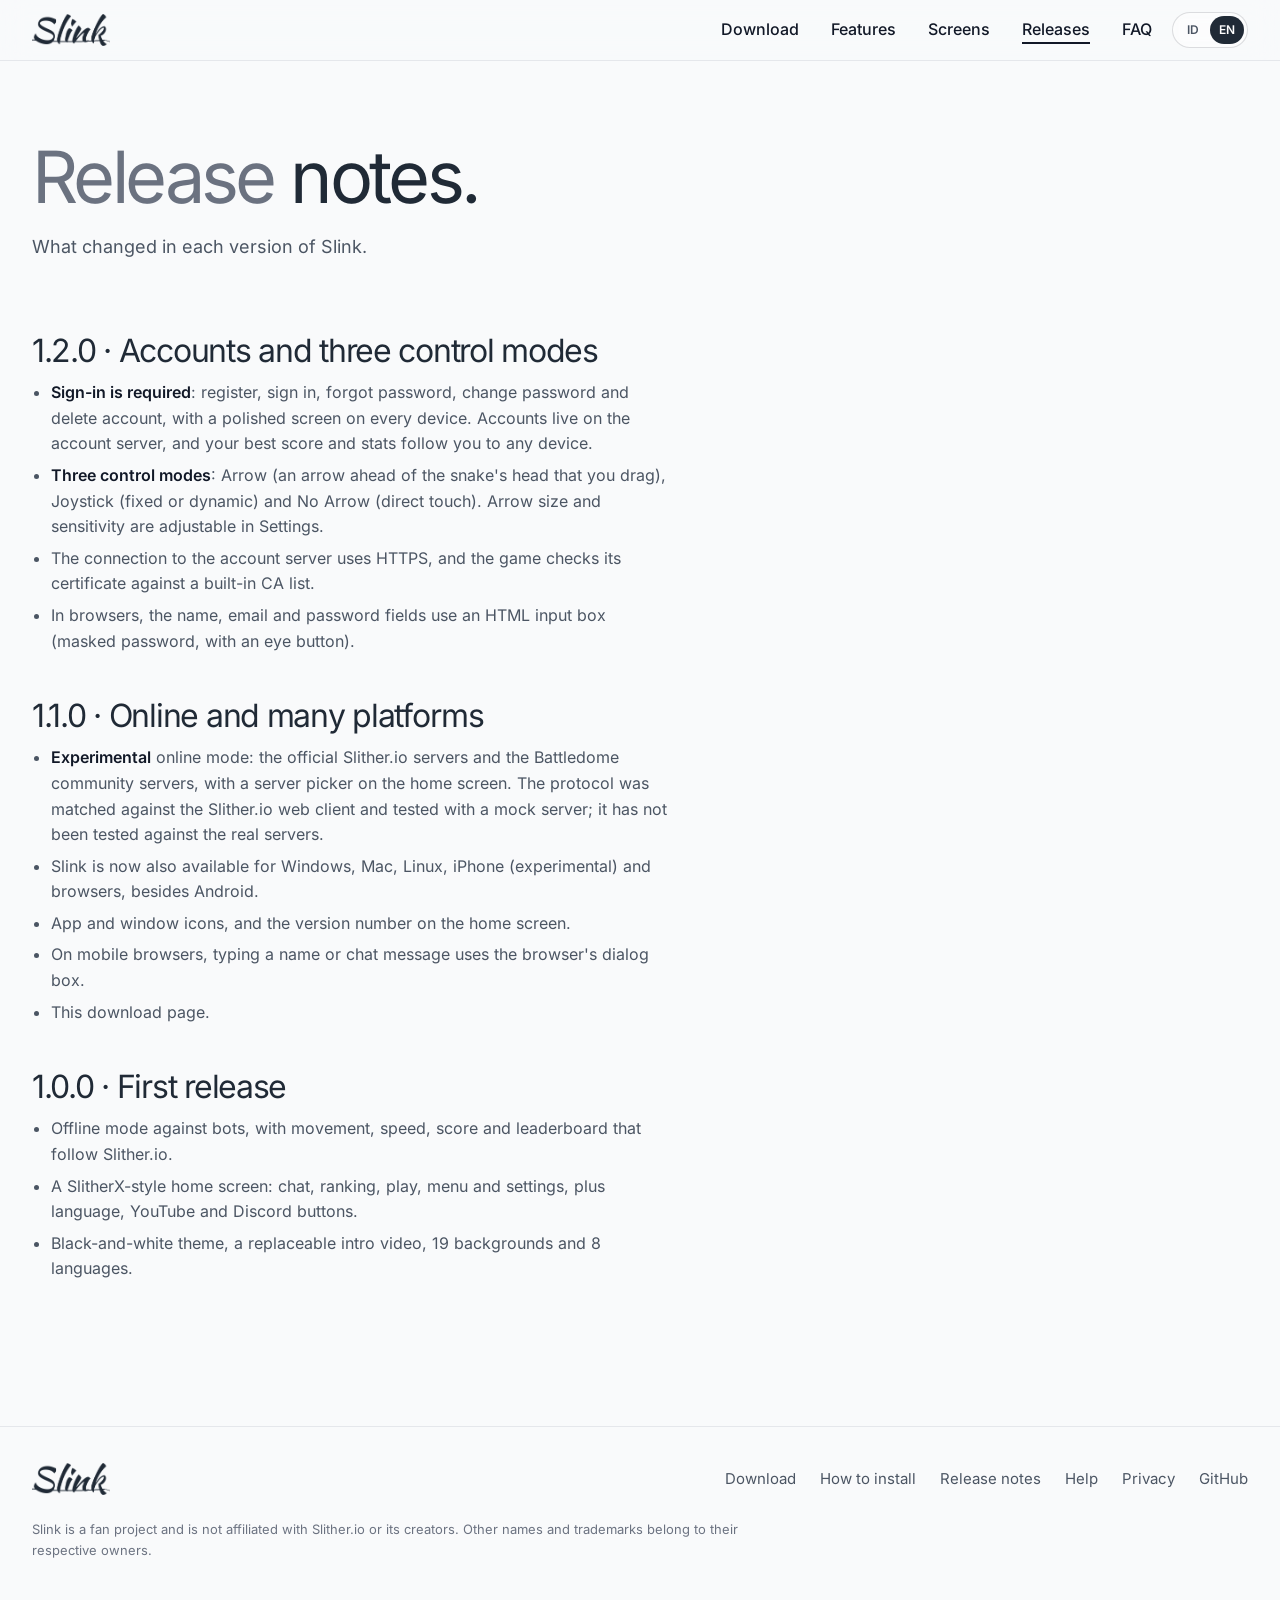
==== commit 65d8d1e1: "Update Slink website to 1.2.0" ====
--- a/changelog.html
+++ b/changelog.html
@@ -11,15 +11,9 @@
 <meta property="og:site_name" content="Slink">
 <meta property="og:title" content="Catatan versi Slink" data-i18n-attr="content:meta.t.changelog">
 <meta property="og:description" content="Daftar perubahan di setiap versi Slink." data-i18n-attr="content:meta.d.changelog">
-<meta property="og:image" content="https://slinkapp.web.app/assets/og.jpg">
-<meta property="og:url" content="https://slinkapp.web.app/changelog.html">
+<meta property="og:image" content="https://slink-app.my.id/assets/og.jpg">
+<meta property="og:url" content="https://slink-app.my.id/changelog.html">
 <meta name="twitter:card" content="summary_large_image">
-<meta name="twitter:title" content="Catatan versi Slink" data-i18n-attr="content:meta.t.changelog">
-<meta name="twitter:description" content="Daftar perubahan di setiap versi Slink." data-i18n-attr="content:meta.d.changelog">
-<meta name="twitter:image" content="https://slinkapp.web.app/assets/og.jpg">
-
-<link rel="canonical" href="https://slinkapp.web.app/changelog.html">
-<meta name="robots" content="index,follow,max-image-preview:large">
 <link rel="icon" type="image/png" sizes="32x32" href="assets/favicon-32.png">
 <link rel="apple-touch-icon" href="assets/apple-touch-icon.png">
 <link rel="preload" href="assets/fonts/Inter-Regular.woff" as="font" type="font/woff" crossorigin>
@@ -78,6 +72,8 @@
       <div class="acts"><a class="btn btn-line" data-r-link href="#" target="_blank" rel="noopener"><span data-i18n="rel.view.t">Lihat di GitHub</span></a></div>
     </section>
   <div class="prose">
+      <h2>1.2.0 · <span data-i18n="cl120.t">Akun dan tiga mode kontrol</span></h2>
+      <ul><li><span data-i18n="cl120.1"><strong>Masuk wajib</strong>: daftar, masuk, lupa kata sandi, ganti kata sandi, dan hapus akun, dengan layar yang rapi di semua perangkat. Akun disimpan di server akun, dan rekor serta statistikmu ikut ke perangkat mana pun.</span></li><li><span data-i18n="cl120.2"><strong>Tiga mode kontrol</strong>: Arrow (panah di depan kepala ular, digeser dengan jari), Joystick (tetap atau dinamis), dan Tanpa Arrow (sentuh langsung). Ukuran dan kepekaan panah bisa diatur di Setelan.</span></li><li><span data-i18n="cl120.3">Sambungan ke server akun memakai HTTPS yang sertifikatnya diperiksa game dengan daftar CA bawaan.</span></li><li><span data-i18n="cl120.4">Di browser, kolom nama, email, dan kata sandi memakai kotak isian HTML (kata sandi tersamar, dengan tombol mata).</span></li></ul>
       <h2>1.1.0 · <span data-i18n="cl110.t">Online dan banyak platform</span></h2>
       <ul><li><span data-i18n="cl110.1">Mode online <strong>eksperimental</strong>: server resmi Slither.io dan server komunitas Battledome, dengan pemilih server di beranda. Protokolnya dicocokkan dengan klien web Slither.io dan diuji dengan server tiruan; belum diuji di server aslinya.</span></li><li><span data-i18n="cl110.2">Slink sekarang juga ada untuk Windows, Mac, Linux, iPhone (eksperimental), dan browser, selain Android.</span></li><li><span data-i18n="cl110.3">Ikon aplikasi dan jendela, serta nomor versi di beranda.</span></li><li><span data-i18n="cl110.4">Di browser ponsel, mengetik nama dan chat memakai kotak dialog browser.</span></li><li><span data-i18n="cl110.5">Halaman unduhan ini.</span></li></ul>
       <h2>1.0.0 · <span data-i18n="cl100.t">Rilis pertama</span></h2>
